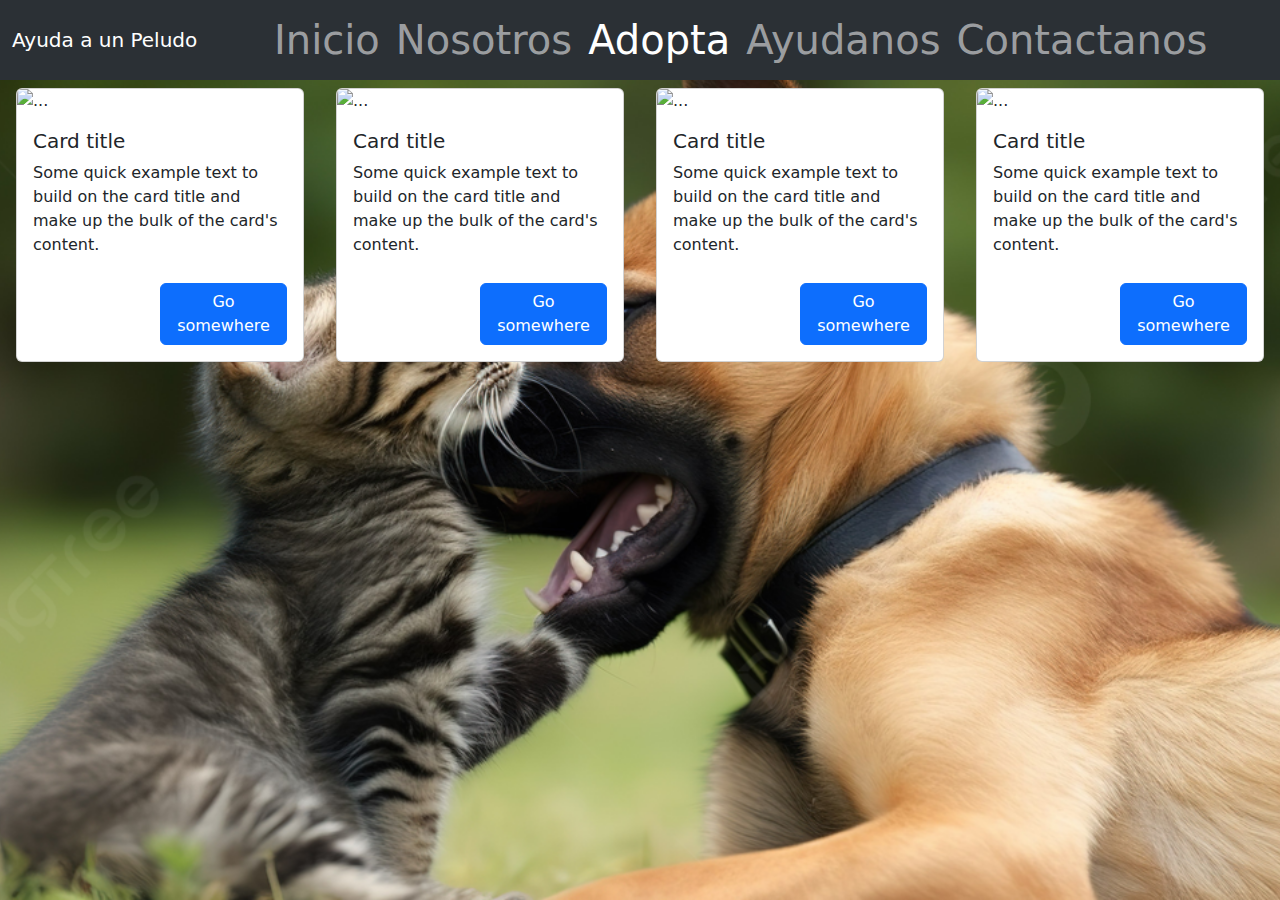
==== adopta.html @ 437ef2f5 "act" ====
<!DOCTYPE html>
<html lang="en">
<head>
    <meta charset="UTF-8">
    <meta name="viewport" content="width=device-width, initial-scale=1.0">
    <link rel="stylesheet" href="./assets/css/styles.css">
    <link rel="stylesheet" href="./assets/css/normalize.css">
    <link href="https://cdn.jsdelivr.net/npm/bootstrap@5.3.3/dist/css/bootstrap.min.css" rel="stylesheet" integrity="sha384-QWTKZyjpPEjISv5WaRU9OFeRpok6YctnYmDr5pNlyT2bRjXh0JMhjY6hW+ALEwIH" crossorigin="anonymous">

    <title>Document</title>
</head>
<body>
    <header>
        <h1>
            <nav class="navbar navbar-expand-lg bg-body-tertiary" style="background-color: #e3f2fd;" data-bs-theme="dark">
                <div class="container-fluid">
                  <a class="navbar-brand" href="#">Ayuda a un Peludo</a>
                  <button class="navbar-toggler" type="button" data-bs-toggle="collapse" data-bs-target="#navbarNav" aria-controls="navbarNav" aria-expanded="false" aria-label="Toggle navigation">
                    <span class="navbar-toggler-icon"></span>
                  </button>
                  <div class="collapse navbar-collapse" id="navbarNav">
                    <ul class="navbar-nav">
                      <li class="nav-item">
                        <a class="nav-link " aria-current="page" href="./index.html">Inicio</a>
                      </li>
                      <li class="nav-item">
                        <a class="nav-link " href="#">Nosotros</a>
                      </li>
                      <li class="nav-item">
                        <a class="nav-link active" href="#">Adopta</a>
                      </li>
                      <li class="nav-item">
                        <a class="nav-link" href="#">Ayudanos</a>
                      </li>
                      <li class="nav-item">
                        <a class="nav-link" href="#">Contactanos</a>
                      </li>
                    </ul>
                  </div>
                </div>
              </nav>
        </h1>
    </header>
    
    <div class="container-fluid">
        <div class="row">
            <div class="col-lg-3 col-md-3 col-sm-12 col-xs-12">
                <div class="card" style="width: 18rem;">
                    <img src="..." class="card-img-top" alt="...">
                    <div class="card-body">
                      <h5 class="card-title">Card title</h5>
                      <p class="card-text">Some quick example text to build on the card title and make up the bulk of the card's content.</p>
                      <a href="#" class="btn btn-primary">Go somewhere</a>
                    </div>
                  </div>
            </div>
            <div class="col-lg-3 col-md-3 col-sm-12 col-xs-12">
                <div class="card" style="width: 18rem;">
                    <img src="..." class="card-img-top" alt="...">
                    <div class="card-body">
                      <h5 class="card-title">Card title</h5>
                      <p class="card-text">Some quick example text to build on the card title and make up the bulk of the card's content.</p>
                      <a href="#" class="btn btn-primary">Go somewhere</a>
                    </div>
                  </div>
            </div>
            <div class="col-lg-3 col-md-3 col-sm-12 col-xs-12">
                <div class="card" style="width: 18rem;">
                    <img src="..." class="card-img-top" alt="...">
                    <div class="card-body">
                      <h5 class="card-title">Card title</h5>
                      <p class="card-text">Some quick example text to build on the card title and make up the bulk of the card's content.</p>
                      <a href="#" class="btn btn-primary">Go somewhere</a>
                    </div>
                  </div>
            </div>
            <div class="col-lg-3 col-md-3 col-sm-12 col-xs-12">
                <div class="card" style="width: 18rem;">
                    <img src="..." class="card-img-top" alt="...">
                    <div class="card-body">
                      <h5 class="card-title">Card title</h5>
                      <p class="card-text">Some quick example text to build on the card title and make up the bulk of the card's content.</p>
                      <a href="#" class="btn btn-primary">Go somewhere</a>
                    </div>
                  </div>
            </div>

        </div>
    </div>





<script src="https://cdn.jsdelivr.net/npm/bootstrap@5.3.3/dist/js/bootstrap.bundle.min.js" integrity="sha384-YvpcrYf0tY3lHB60NNkmXc5s9fDVZLESaAA55NDzOxhy9GkcIdslK1eN7N6jIeHz" crossorigin="anonymous"></script>  

</body>
</html>
---- assets/css/styles.css ----
*{margin: 0  auto;
    padding: 0 auto;}
   
body{background-image: url(../img/perga.jpg);
    background-repeat: no-repeat;
    background-position: center center;
    background-attachment: fixed;
    background-size: cover;}
h1{
    margin-top: 0%;
}

.btn{ color: rgb(238, 229, 229);
    background-color: rgb(44, 40, 40); 
    margin-left: 50%;
    margin-top: 10px;}
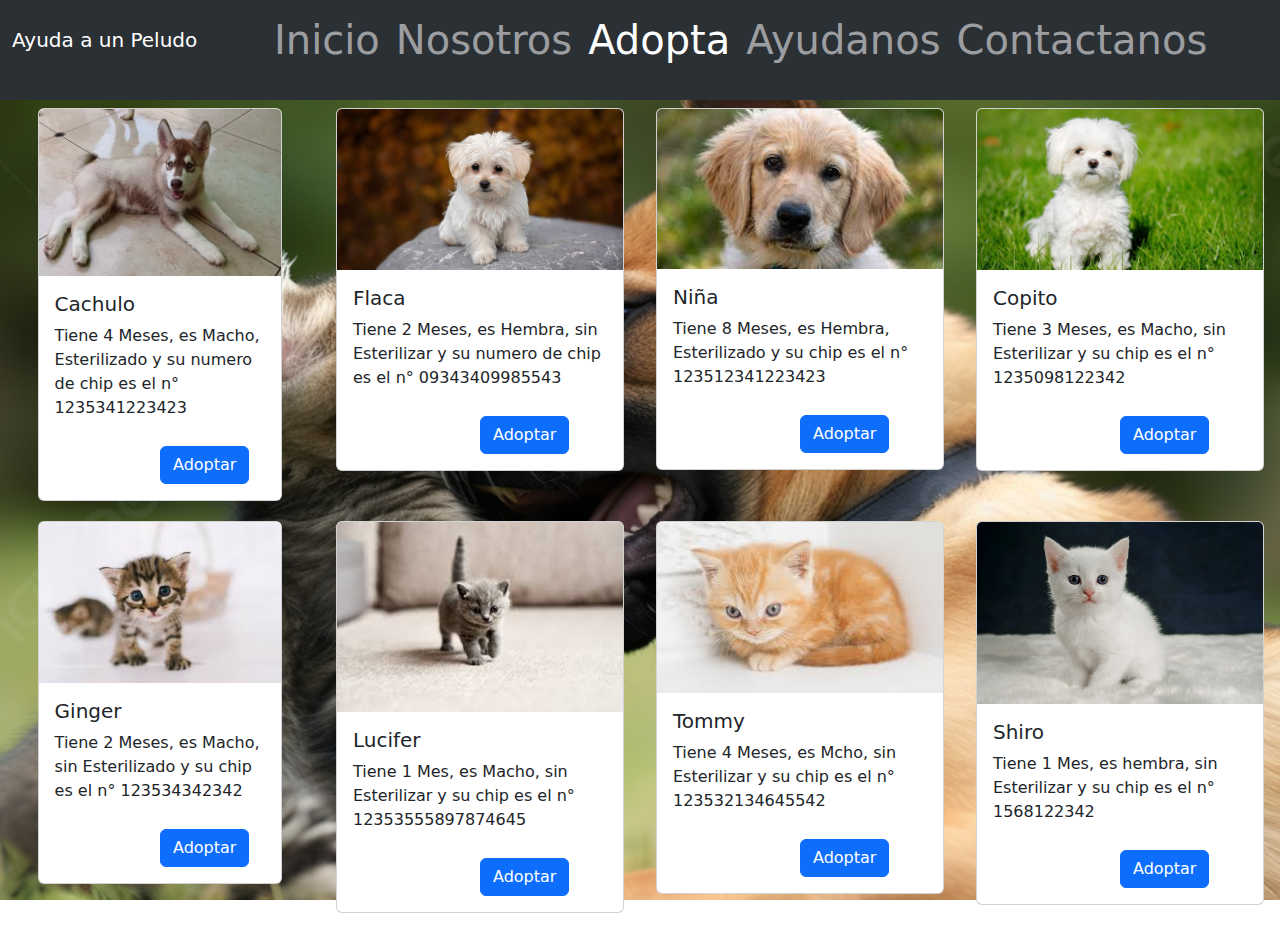
==== commit 4ff21bcc: "avance" ====
--- a/adopta.html
+++ b/adopta.html
@@ -24,16 +24,16 @@
                         <a class="nav-link " aria-current="page" href="./index.html">Inicio</a>
                       </li>
                       <li class="nav-item">
-                        <a class="nav-link " href="#">Nosotros</a>
+                        <a class="nav-link " href="./nosotros.html">Nosotros</a>
                       </li>
                       <li class="nav-item">
-                        <a class="nav-link active" href="#">Adopta</a>
+                        <a class="nav-link active" href="./adopta.html">Adopta</a>
                       </li>
                       <li class="nav-item">
-                        <a class="nav-link" href="#">Ayudanos</a>
+                        <a class="nav-link" href="./ayuda.html">Ayudanos</a>
                       </li>
                       <li class="nav-item">
-                        <a class="nav-link" href="#">Contactanos</a>
+                        <a class="nav-link" href="./contacta.html">Contactanos</a>
                       </li>
                     </ul>
                   </div>
@@ -43,50 +43,99 @@
     </header>
     
     <div class="container-fluid">
-        <div class="row">
+        <div class="row ">
             <div class="col-lg-3 col-md-3 col-sm-12 col-xs-12">
-                <div class="card" style="width: 18rem;">
-                    <img src="..." class="card-img-top" alt="...">
+                <div class="card" style="width: 15.3rem;">
+                    <img src="./assets/img/caer.webp" class="card-img-top" alt="Cachulo">
                     <div class="card-body">
-                      <h5 class="card-title">Card title</h5>
-                      <p class="card-text">Some quick example text to build on the card title and make up the bulk of the card's content.</p>
-                      <a href="#" class="btn btn-primary">Go somewhere</a>
+                      <h5 class="card-title">Cachulo</h5>
+                      <p class="card-text">Tiene 4 Meses, es Macho, Esterilizado y su numero de chip es el n° 1235341223423
+                      </p>
+                      <a href="./cachulo.html" class="btn btn-primary">Adoptar</a>
                     </div>
                   </div>
             </div>
             <div class="col-lg-3 col-md-3 col-sm-12 col-xs-12">
                 <div class="card" style="width: 18rem;">
-                    <img src="..." class="card-img-top" alt="...">
+                    <img src="./assets/img/perro2.jpg" class="card-img-top" alt="Flaca">
                     <div class="card-body">
-                      <h5 class="card-title">Card title</h5>
-                      <p class="card-text">Some quick example text to build on the card title and make up the bulk of the card's content.</p>
-                      <a href="#" class="btn btn-primary">Go somewhere</a>
+                      <h5 class="card-title">Flaca</h5>
+                      <p class="card-text">Tiene 2 Meses, es Hembra, sin Esterilizar y su numero de chip es el n° 09343409985543</p>
+                      <a href="./flaca.html" class="btn btn-primary">Adoptar</a>
                     </div>
                   </div>
             </div>
             <div class="col-lg-3 col-md-3 col-sm-12 col-xs-12">
                 <div class="card" style="width: 18rem;">
-                    <img src="..." class="card-img-top" alt="...">
+                    <img src="./assets/img/perrito1.jpg" class="card-img-top" alt="Niña">
                     <div class="card-body">
-                      <h5 class="card-title">Card title</h5>
-                      <p class="card-text">Some quick example text to build on the card title and make up the bulk of the card's content.</p>
-                      <a href="#" class="btn btn-primary">Go somewhere</a>
+                      <h5 class="card-title">Niña</h5>
+                      <p class="card-text">Tiene 8 Meses, es Hembra, Esterilizado y su chip es el n° 123512341223423</p>
+                      <a href="./nina.html" class="btn btn-primary">Adoptar</a>
                     </div>
                   </div>
             </div>
             <div class="col-lg-3 col-md-3 col-sm-12 col-xs-12">
                 <div class="card" style="width: 18rem;">
-                    <img src="..." class="card-img-top" alt="...">
+                    <img src="./assets/img/copito.jpg" class="card-img-top" alt="Copito">
                     <div class="card-body">
-                      <h5 class="card-title">Card title</h5>
-                      <p class="card-text">Some quick example text to build on the card title and make up the bulk of the card's content.</p>
-                      <a href="#" class="btn btn-primary">Go somewhere</a>
+                      <h5 class="card-title">Copito</h5>
+                      <p class="card-text">Tiene 3 Meses, es Macho, sin Esterilizar y su chip es el n° 1235098122342</p>
+                      <a href="." class="btn btn-primary">Adoptar</a>
                     </div>
                   </div>
             </div>
 
         </div>
     </div>
+
+    <div class="container-fluid">
+      <div class="row">
+          <div class="col-lg-3 col-md-3 col-sm-12 col-xs-12">
+              <div class="card" style="width: 15.3rem;">
+                  <img src="./assets/img/gatito1.jpg" class="card-img-top" alt="Ginger">
+                  <div class="card-body">
+                    <h5 class="card-title">Ginger</h5>
+                    <p class="card-text">Tiene 2 Meses, es Macho, sin Esterilizado y su chip es el n° 123534342342
+                    </p>
+                    <a href="./ginger.html" class="btn btn-primary">Adoptar</a>
+                  </div>
+                </div>
+          </div>
+          <div class="col-lg-3 col-md-3 col-sm-12 col-xs-12">
+              <div class="card" style="width: 18rem;">
+                  <img src="./assets/img/gatito3.jpg" class="card-img-top" alt="Lucifer">
+                  <div class="card-body">
+                    <h5 class="card-title">Lucifer</h5>
+                    <p class="card-text">Tiene 1 Mes, es Macho, sin Esterilizar y su chip es el n° 12353555897874645</p>
+                    <a href="./lucifer.html" class="btn btn-primary">Adoptar</a>
+                  </div>
+                </div>
+          </div>
+          <div class="col-lg-3 col-md-3 col-sm-12 col-xs-12">
+              <div class="card" style="width: 18rem;">
+                  <img src="./assets/img/gatito2.jpg" class="card-img-top" alt="Tommy">
+                  <div class="card-body">
+                    <h5 class="card-title">Tommy</h5>
+                    <p class="card-text">Tiene 4 Meses, es Mcho, sin Esterilizar y su chip es el n° 123532134645542</p>
+                    <a href="./tommy.html" class="btn btn-primary">Adoptar</a>
+                  </div>
+                </div>
+          </div>
+          <div class="col-lg-3 col-md-3 col-sm-12 col-xs-12">
+              <div class="card" style="width: 18rem;">
+                  <img src="./assets/img/shiro.jpg" class="card-img-top" alt="shiro">
+                  <div class="card-body">
+                    <h5 class="card-title">Shiro</h5>
+                    <p class="card-text">Tiene 1 Mes, es hembra, sin Esterilizar y su chip es el n° 1568122342</p>
+                    <a href="#" class="btn btn-primary">Adoptar</a>
+                  </div>
+                </div>
+          </div>
+
+      </div>
+  </div>
+
 
 
 
--- a/assets/css/styles.css
+++ b/assets/css/styles.css
@@ -9,8 +9,22 @@
 h1{
     margin-top: 0%;
 }
+h2{margin-left: 45%;
+    margin-top: 10%;
+    margin-bottom: 10% ;
+
+}
 
 .btn{ color: rgb(238, 229, 229);
     background-color: rgb(44, 40, 40); 
     margin-left: 50%;
-    margin-top: 10px;}+    margin-top: 10px;}
+
+.container-fluid{
+    margin-bottom: 20px;
+}
+.contenedor{display: flex;
+    align-items: center;
+    color: aliceblue;
+    padding-top: 5%;
+}